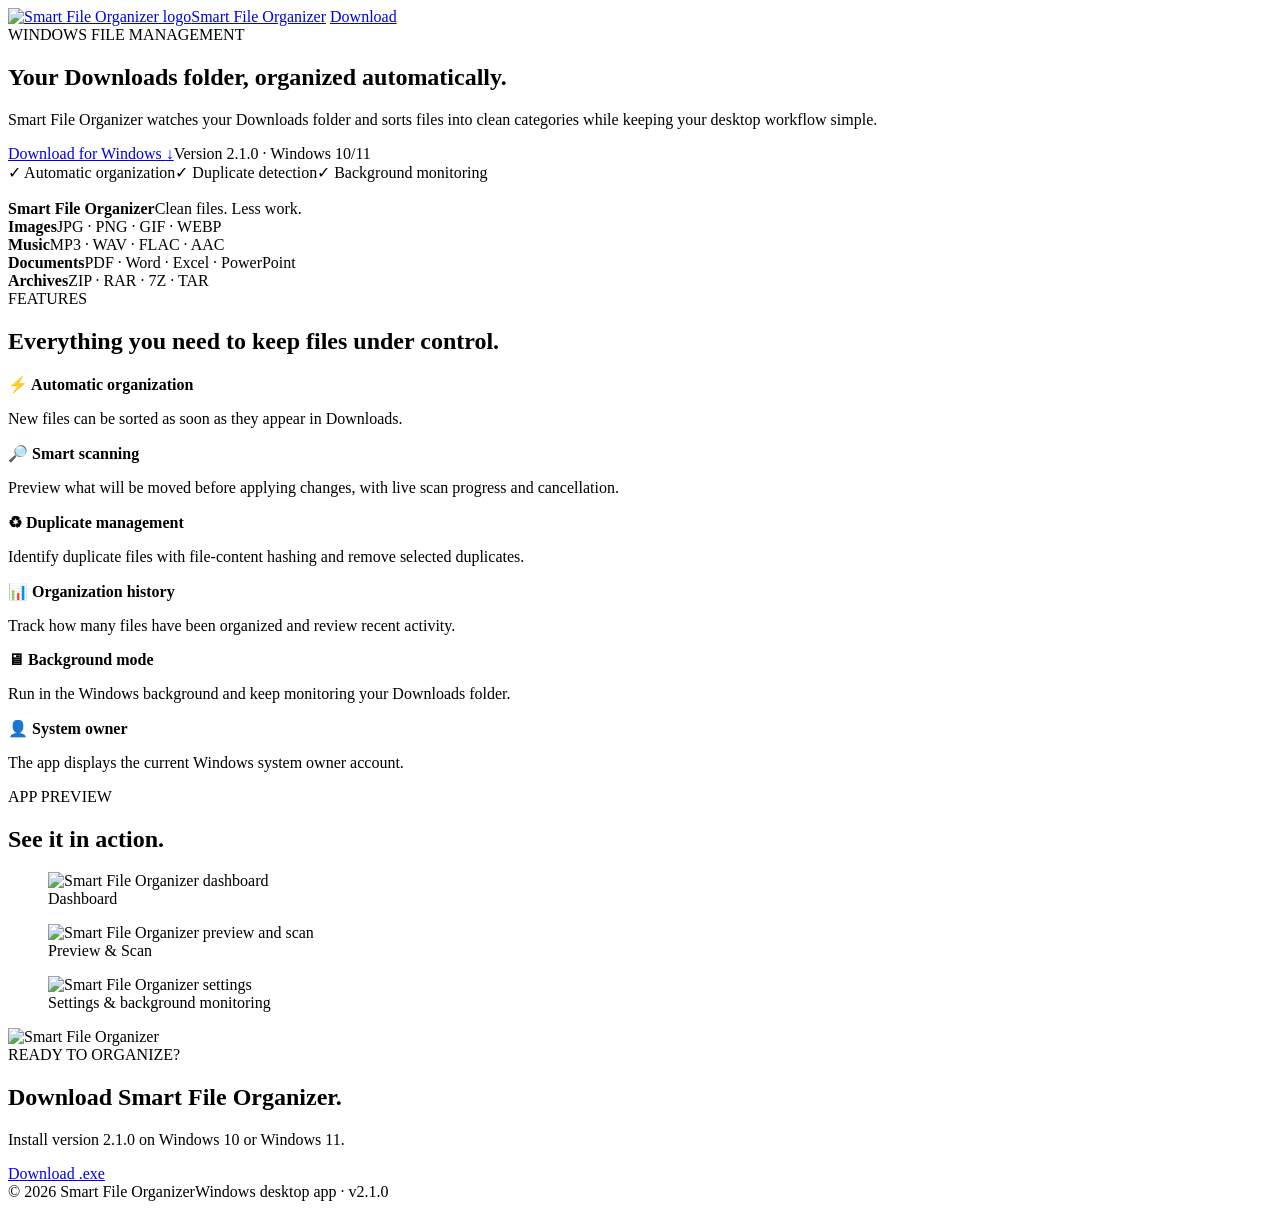
==== public/index.html @ 498d86c1 "Add public/index.html" ====
<!doctype html>
<html lang="en">
<head>
  <meta charset="UTF-8" />
  <meta name="viewport" content="width=device-width, initial-scale=1.0" />
  <meta name="description" content="Smart File Organizer automatically organizes your Downloads folder into Images, Videos, Music, Documents, Archives and more." />
  <title>Smart File Organizer — Download</title>
  <link rel="icon" href="/logo.png" />
  <link rel="stylesheet" href="/style.css" />
</head>
<body>
  <header class="nav">
    <a class="brand" href="/"><img src="/logo.png" alt="Smart File Organizer logo" /><span>Smart File Organizer</span></a>
    <a class="nav-download" href="/downloads/Smart-File-Organizer-Setup-2.1.0.exe">Download</a>
  </header>
  <main>
    <section class="hero">
      <div class="hero-copy">
        <span class="eyebrow">WINDOWS FILE MANAGEMENT</span>
        <h1>Your Downloads folder, <span>organized automatically.</span></h1>
        <p>Smart File Organizer watches your Downloads folder and sorts files into clean categories while keeping your desktop workflow simple.</p>
        <div class="actions"><a class="primary" href="/downloads/Smart-File-Organizer-Setup-2.1.0.exe">Download for Windows <span>↓</span></a><span class="version">Version 2.1.0 · Windows 10/11</span></div>
        <div class="trust"><span>✓ Automatic organization</span><span>✓ Duplicate detection</span><span>✓ Background monitoring</span></div>
      </div>
      <div class="hero-card"><img src="/logo.png" alt="" /><div><strong>Smart File Organizer</strong><span>Clean files. Less work.</span></div></div>
    </section>
    <section class="stats">
      <div><strong>Images</strong><span>JPG · PNG · GIF · WEBP</span></div><div><strong>Music</strong><span>MP3 · WAV · FLAC · AAC</span></div><div><strong>Documents</strong><span>PDF · Word · Excel · PowerPoint</span></div><div><strong>Archives</strong><span>ZIP · RAR · 7Z · TAR</span></div>
    </section>
    <section class="features"><div class="section-heading"><span class="eyebrow">FEATURES</span><h2>Everything you need to keep files under control.</h2></div>
      <div class="grid">
        <article><b>⚡ Automatic organization</b><p>New files can be sorted as soon as they appear in Downloads.</p></article>
        <article><b>🔎 Smart scanning</b><p>Preview what will be moved before applying changes, with live scan progress and cancellation.</p></article>
        <article><b>♻ Duplicate management</b><p>Identify duplicate files with file-content hashing and remove selected duplicates.</p></article>
        <article><b>📊 Organization history</b><p>Track how many files have been organized and review recent activity.</p></article>
        <article><b>🖥 Background mode</b><p>Run in the Windows background and keep monitoring your Downloads folder.</p></article>
        <article><b>👤 System owner</b><p>The app displays the current Windows system owner account.</p></article>
      </div>
    </section>
    <section class="preview"><div class="section-heading"><span class="eyebrow">APP PREVIEW</span><h2>See it in action.</h2></div>
      <div class="screens"><figure><img src="/screenshots/dashboard.png" alt="Smart File Organizer dashboard" /><figcaption>Dashboard</figcaption></figure><figure><img src="/screenshots/preview-scan.png" alt="Smart File Organizer preview and scan" /><figcaption>Preview &amp; Scan</figcaption></figure><figure><img src="/screenshots/settings.png" alt="Smart File Organizer settings" /><figcaption>Settings &amp; background monitoring</figcaption></figure></div>
    </section>
    <section class="download-panel"><img src="/logo.png" alt="Smart File Organizer" /><div><span class="eyebrow">READY TO ORGANIZE?</span><h2>Download Smart File Organizer.</h2><p>Install version 2.1.0 on Windows 10 or Windows 11.</p></div><a class="primary" href="/downloads/Smart-File-Organizer-Setup-2.1.0.exe">Download .exe</a></section>
  </main>
  <footer><span>© 2026 Smart File Organizer</span><span>Windows desktop app · v2.1.0</span></footer>
</body>
</html>
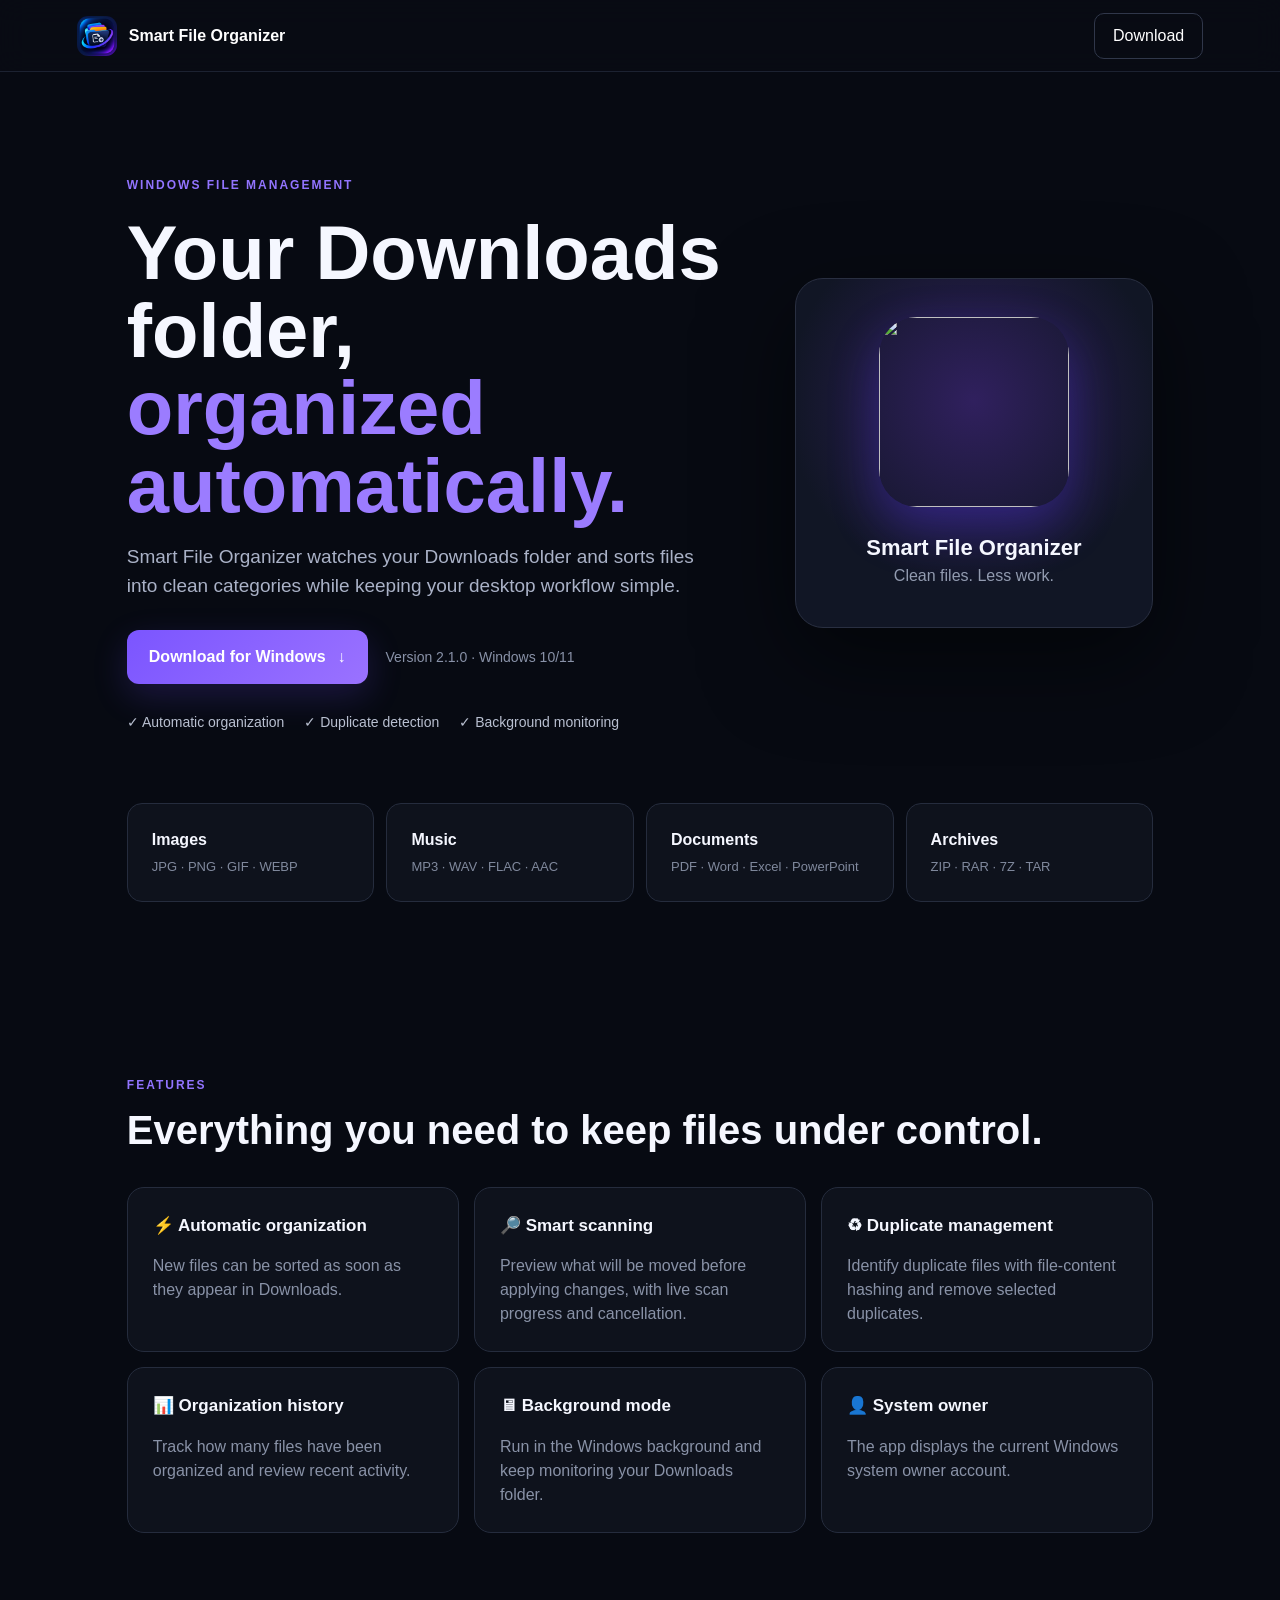
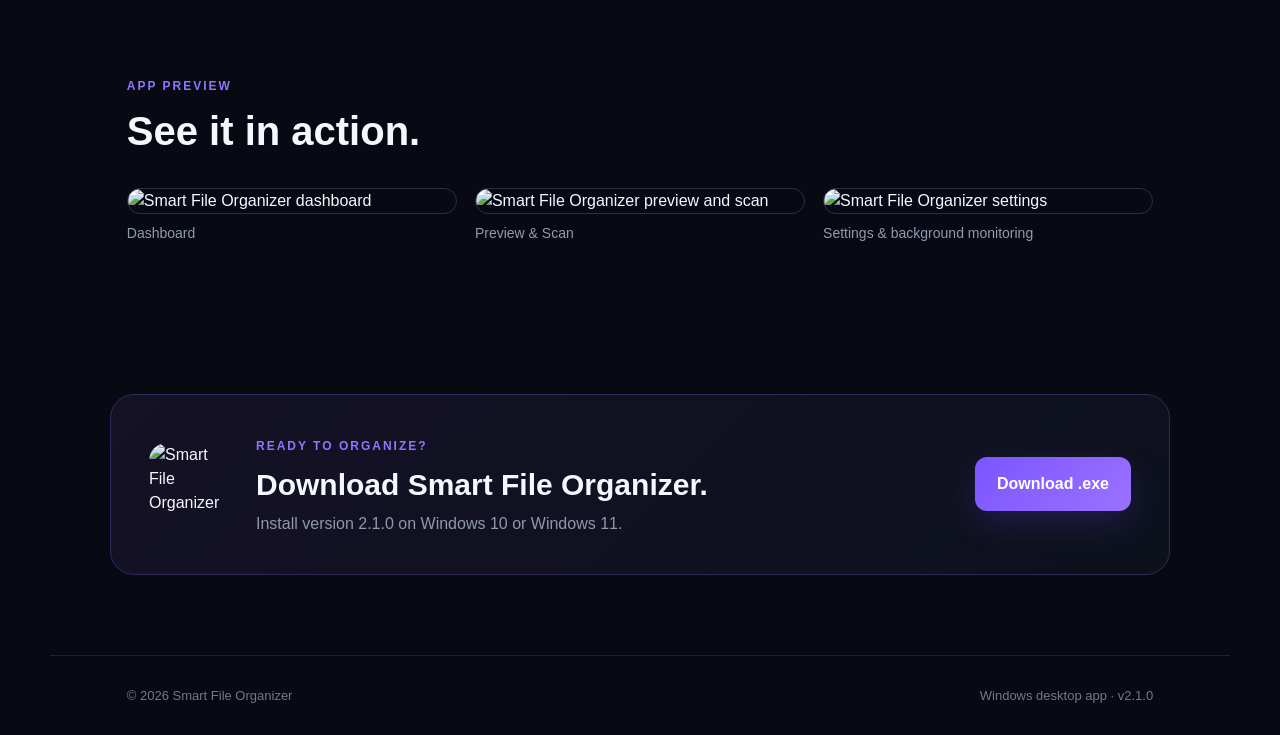
==== commit 0deb582d: "Update index.html" ====
--- a/public/index.html
+++ b/public/index.html
@@ -5,12 +5,12 @@
   <meta name="viewport" content="width=device-width, initial-scale=1.0" />
   <meta name="description" content="Smart File Organizer automatically organizes your Downloads folder into Images, Videos, Music, Documents, Archives and more." />
   <title>Smart File Organizer — Download</title>
-  <link rel="icon" href="/logo.png" />
+  <link rel="icon" href="/icon.ico" />
   <link rel="stylesheet" href="/style.css" />
 </head>
 <body>
   <header class="nav">
-    <a class="brand" href="/"><img src="/logo.png" alt="Smart File Organizer logo" /><span>Smart File Organizer</span></a>
+    <a class="brand" href="/"><img src="/icon.ico" alt="Smart File Organizer logo" /><span>Smart File Organizer</span></a>
     <a class="nav-download" href="/downloads/Smart-File-Organizer-Setup-2.1.0.exe">Download</a>
   </header>
   <main>
@@ -44,4 +44,4 @@
   </main>
   <footer><span>© 2026 Smart File Organizer</span><span>Windows desktop app · v2.1.0</span></footer>
 </body>
-</html>+</html>
--- a/style.css
+++ b/style.css
@@ -0,0 +1 @@
+*{box-sizing:border-box}body{margin:0;font-family:Inter,Segoe UI,Arial,sans-serif;background:#070a12;color:#f5f7ff;line-height:1.5}.nav{height:72px;display:flex;align-items:center;justify-content:space-between;padding:0 6%;border-bottom:1px solid #1c2231;background:#090c15cc;backdrop-filter:blur(14px);position:sticky;top:0;z-index:10}.brand{display:flex;align-items:center;gap:12px;color:#fff;text-decoration:none;font-weight:700}.brand img{width:40px;height:40px;border-radius:11px}.nav-download{color:#fff;text-decoration:none;padding:10px 18px;border:1px solid #30374a;border-radius:10px}.hero{max-width:1180px;margin:0 auto;padding:100px 6% 70px;display:grid;grid-template-columns:1.25fr .75fr;gap:70px;align-items:center}.eyebrow{font-size:12px;letter-spacing:2px;color:#9274ff;font-weight:800}.hero h1{font-size:clamp(44px,6vw,76px);line-height:1.02;margin:18px 0}.hero h1 span{color:#9b7cff}.hero p{font-size:19px;color:#aab2c7;max-width:650px}.actions{display:flex;align-items:center;gap:18px;flex-wrap:wrap;margin-top:30px}.primary{display:inline-flex;align-items:center;gap:12px;background:linear-gradient(135deg,#7b55ff,#9a72ff);color:#fff;text-decoration:none;font-weight:800;padding:15px 22px;border-radius:12px;box-shadow:0 12px 35px #6e4cff33}.version{color:#8992a8;font-size:14px}.trust{display:flex;gap:20px;flex-wrap:wrap;color:#b9c0d1;font-size:14px;margin-top:28px}.hero-card{min-height:350px;border:1px solid #292f41;border-radius:28px;background:radial-gradient(circle at 50% 35%,#30205e,#111625 65%);display:flex;flex-direction:column;justify-content:center;align-items:center;box-shadow:0 30px 90px #0008}.hero-card img{width:190px;height:190px;border-radius:38px;box-shadow:0 20px 50px #5b39ff55}.hero-card div{text-align:center;margin-top:24px}.hero-card strong{display:block;font-size:22px}.hero-card span{color:#929bb0}.stats{max-width:1180px;margin:0 auto 100px;padding:0 6%;display:grid;grid-template-columns:repeat(4,1fr);gap:12px}.stats div{padding:24px;border:1px solid #252c3d;background:#0e121c;border-radius:15px}.stats strong,.stats span{display:block}.stats span{color:#80899d;font-size:13px;margin-top:5px}.features,.preview{max-width:1180px;margin:0 auto;padding:70px 6%}.section-heading h2{font-size:40px;line-height:1.1;margin:12px 0 35px}.grid{display:grid;grid-template-columns:repeat(3,1fr);gap:15px}.grid article{padding:25px;border:1px solid #252c3d;border-radius:17px;background:#0e121c}.grid b{font-size:17px}.grid p{color:#8992a7;margin-bottom:0}.screens{display:grid;grid-template-columns:repeat(3,1fr);gap:18px}.screens figure{margin:0}.screens img{width:100%;border-radius:15px;border:1px solid #2a3142;display:block}.screens figcaption{color:#929aae;margin-top:9px;font-size:14px}.download-panel{max-width:1060px;margin:80px auto;padding:38px;display:flex;align-items:center;gap:25px;border:1px solid #32295a;border-radius:24px;background:linear-gradient(135deg,#151126,#0d111c)}.download-panel img{width:82px;height:82px;border-radius:18px}.download-panel h2{margin:5px 0;font-size:30px}.download-panel p{margin:0;color:#8f98ad}.download-panel .primary{margin-left:auto;white-space:nowrap}footer{max-width:1180px;margin:80px auto 0;padding:30px 6%;display:flex;justify-content:space-between;color:#70798c;border-top:1px solid #1c2230;font-size:13px}@media(max-width:850px){.hero{grid-template-columns:1fr;padding-top:65px}.stats,.grid,.screens{grid-template-columns:1fr 1fr}.download-panel{margin:50px 6%;flex-wrap:wrap}.download-panel .primary{margin-left:0}footer{margin-top:40px}}@media(max-width:560px){.nav{padding:0 5%}.nav-download{display:none}.hero{padding-left:5%;padding-right:5%}.stats,.features,.preview{padding-left:5%;padding-right:5%}.stats,.grid,.screens{grid-template-columns:1fr}.hero h1{font-size:46px}.hero-card{min-height:290px}.download-panel{margin-left:5%;margin-right:5%;padding:25px}footer{flex-direction:column;gap:8px}}
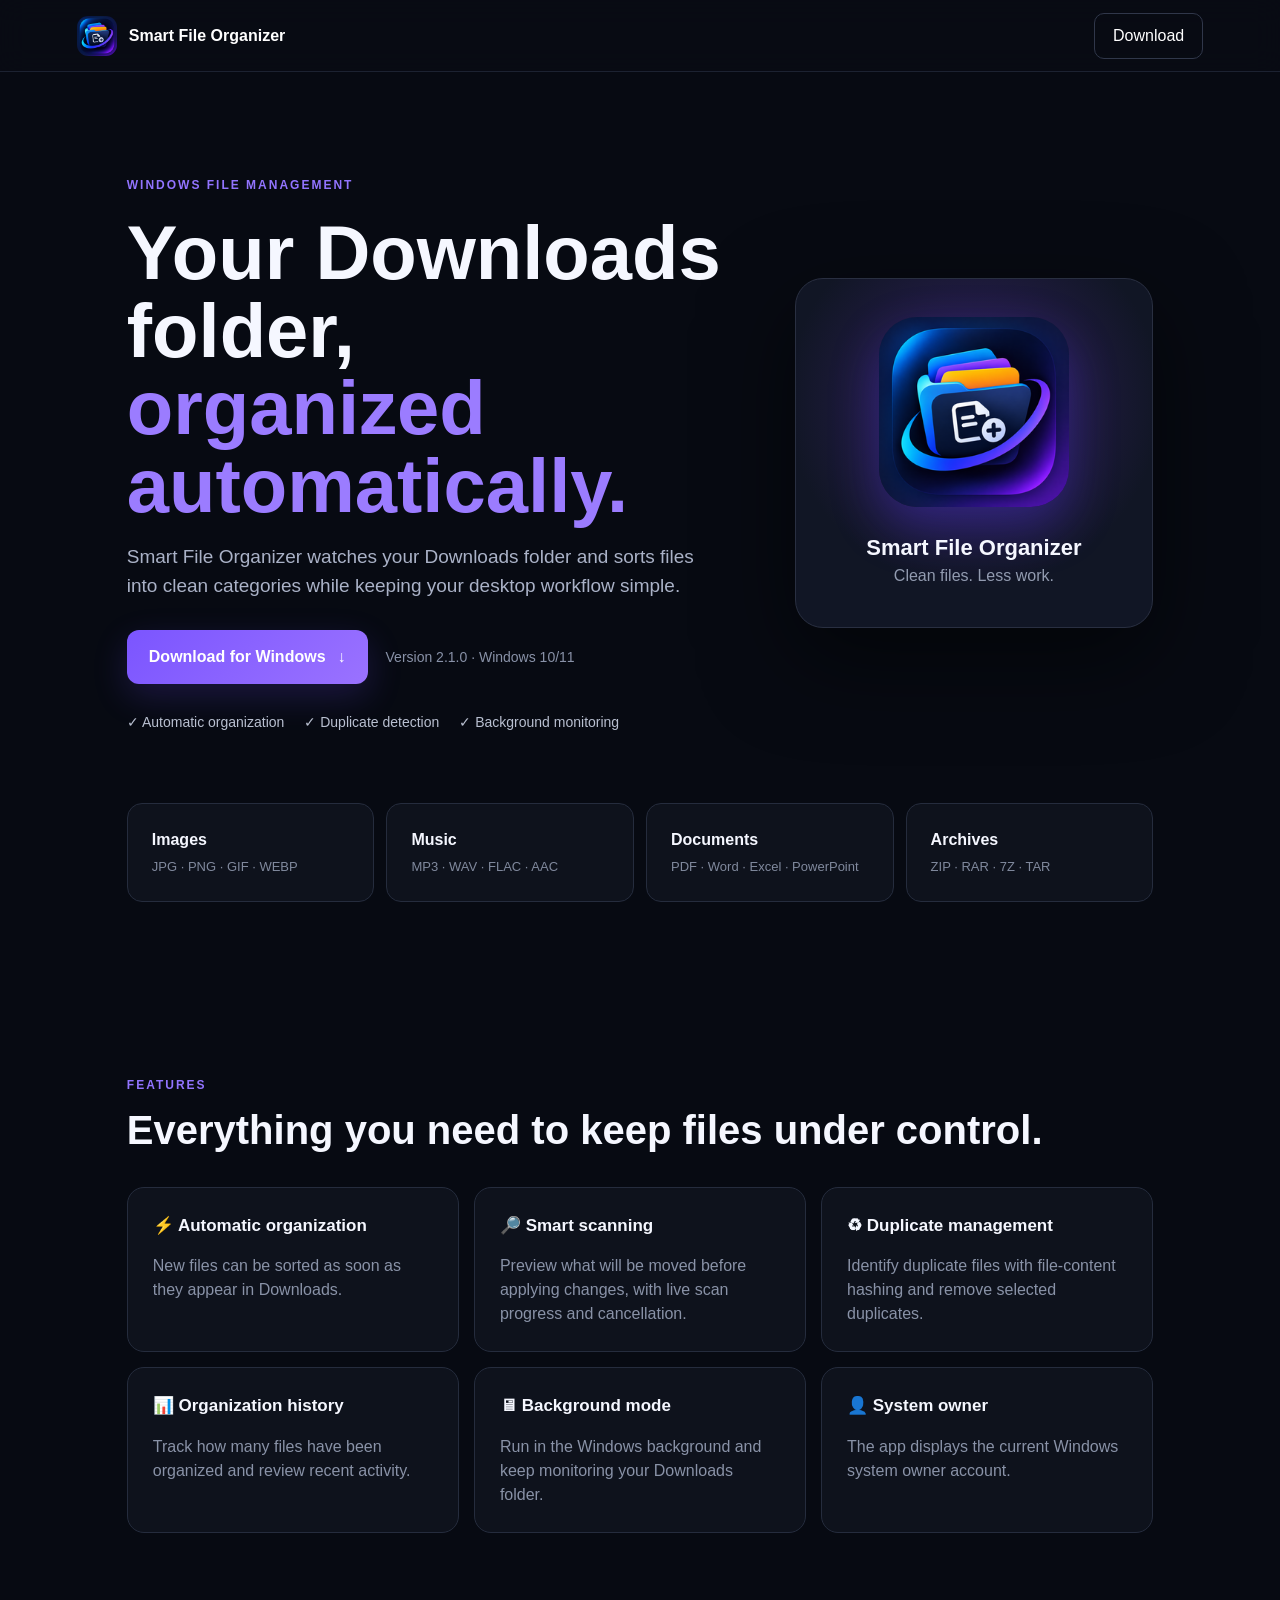
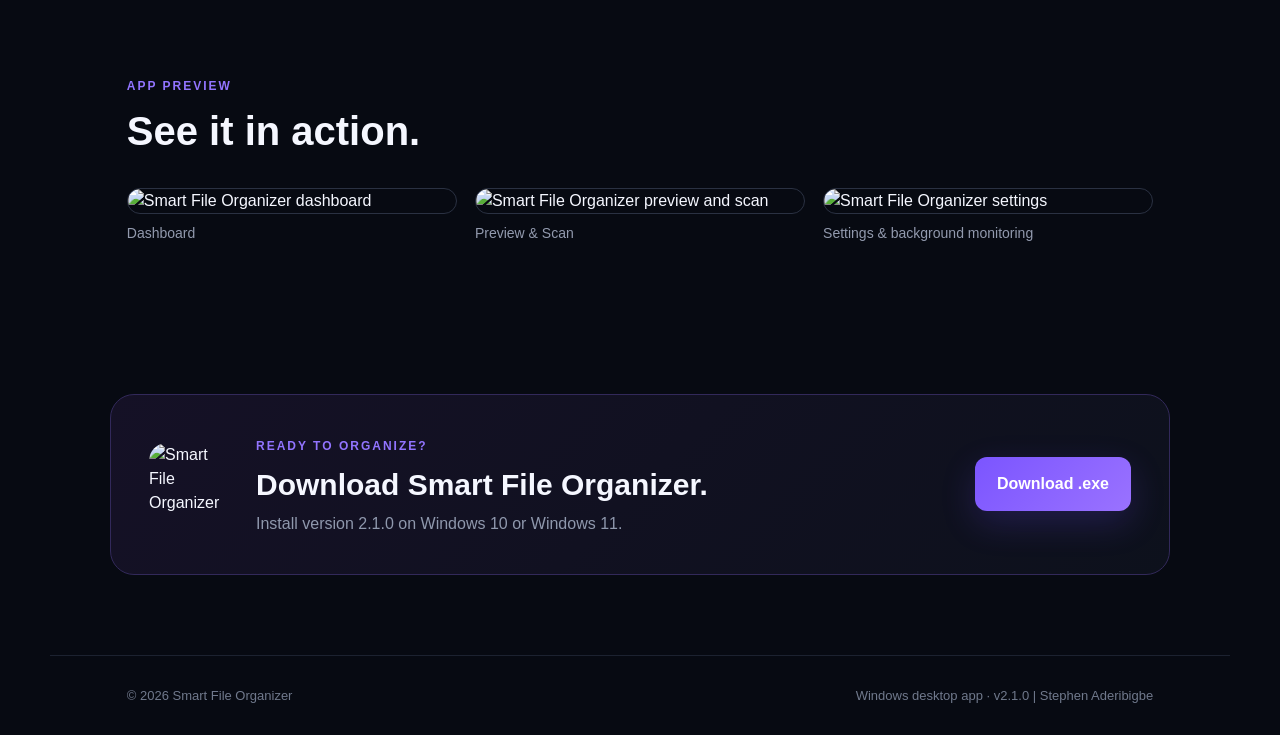
==== commit afe25d60: "Update footer to include author name Added author name to the footer." ====
--- a/public/index.html
+++ b/public/index.html
@@ -22,7 +22,7 @@
         <div class="actions"><a class="primary" href="/downloads/Smart-File-Organizer-Setup-2.1.0.exe">Download for Windows <span>↓</span></a><span class="version">Version 2.1.0 · Windows 10/11</span></div>
         <div class="trust"><span>✓ Automatic organization</span><span>✓ Duplicate detection</span><span>✓ Background monitoring</span></div>
       </div>
-      <div class="hero-card"><img src="/logo.png" alt="" /><div><strong>Smart File Organizer</strong><span>Clean files. Less work.</span></div></div>
+      <div class="hero-card"><img src="/icon.ico" alt="" /><div><strong>Smart File Organizer</strong><span>Clean files. Less work.</span></div></div>
     </section>
     <section class="stats">
       <div><strong>Images</strong><span>JPG · PNG · GIF · WEBP</span></div><div><strong>Music</strong><span>MP3 · WAV · FLAC · AAC</span></div><div><strong>Documents</strong><span>PDF · Word · Excel · PowerPoint</span></div><div><strong>Archives</strong><span>ZIP · RAR · 7Z · TAR</span></div>
@@ -42,6 +42,6 @@
     </section>
     <section class="download-panel"><img src="/logo.png" alt="Smart File Organizer" /><div><span class="eyebrow">READY TO ORGANIZE?</span><h2>Download Smart File Organizer.</h2><p>Install version 2.1.0 on Windows 10 or Windows 11.</p></div><a class="primary" href="/downloads/Smart-File-Organizer-Setup-2.1.0.exe">Download .exe</a></section>
   </main>
-  <footer><span>© 2026 Smart File Organizer</span><span>Windows desktop app · v2.1.0</span></footer>
+  <footer><span>© 2026 Smart File Organizer</span><span>Windows desktop app · v2.1.0 | Stephen Aderibigbe</span></footer>
 </body>
 </html>
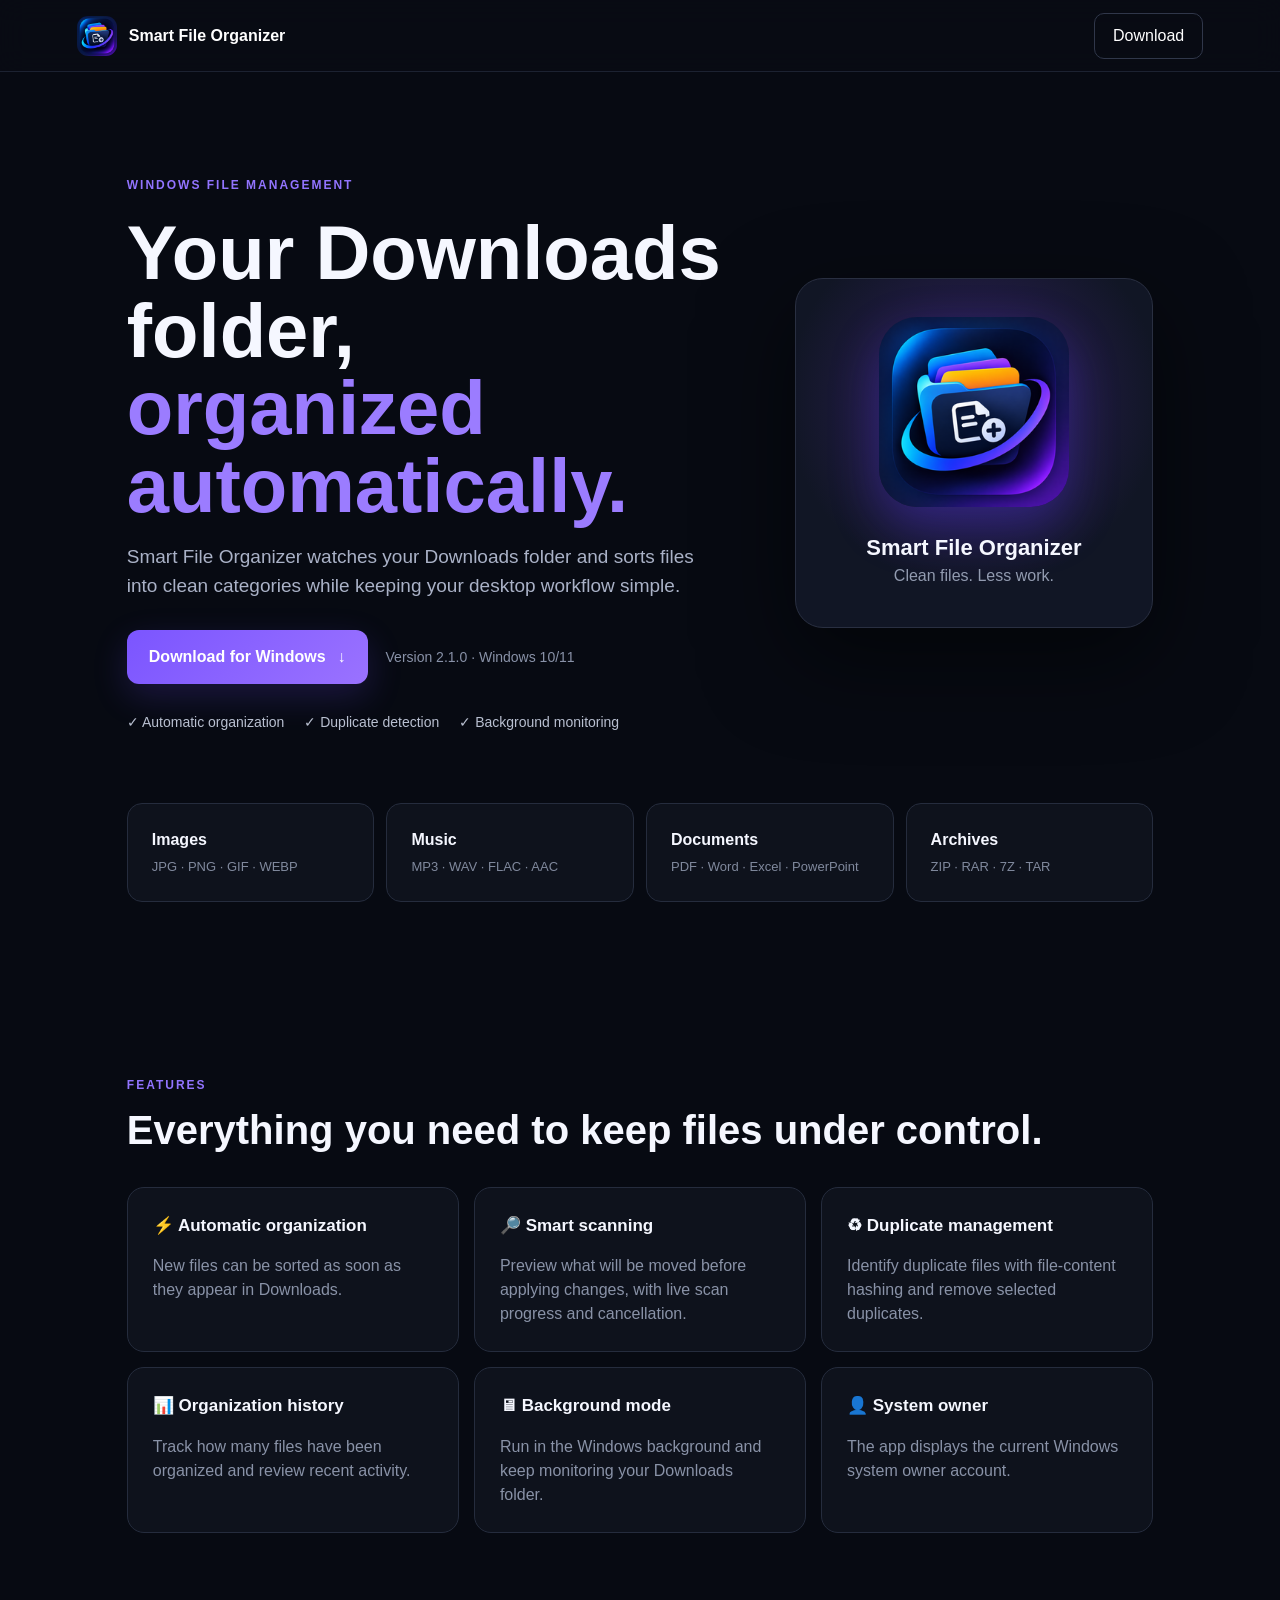
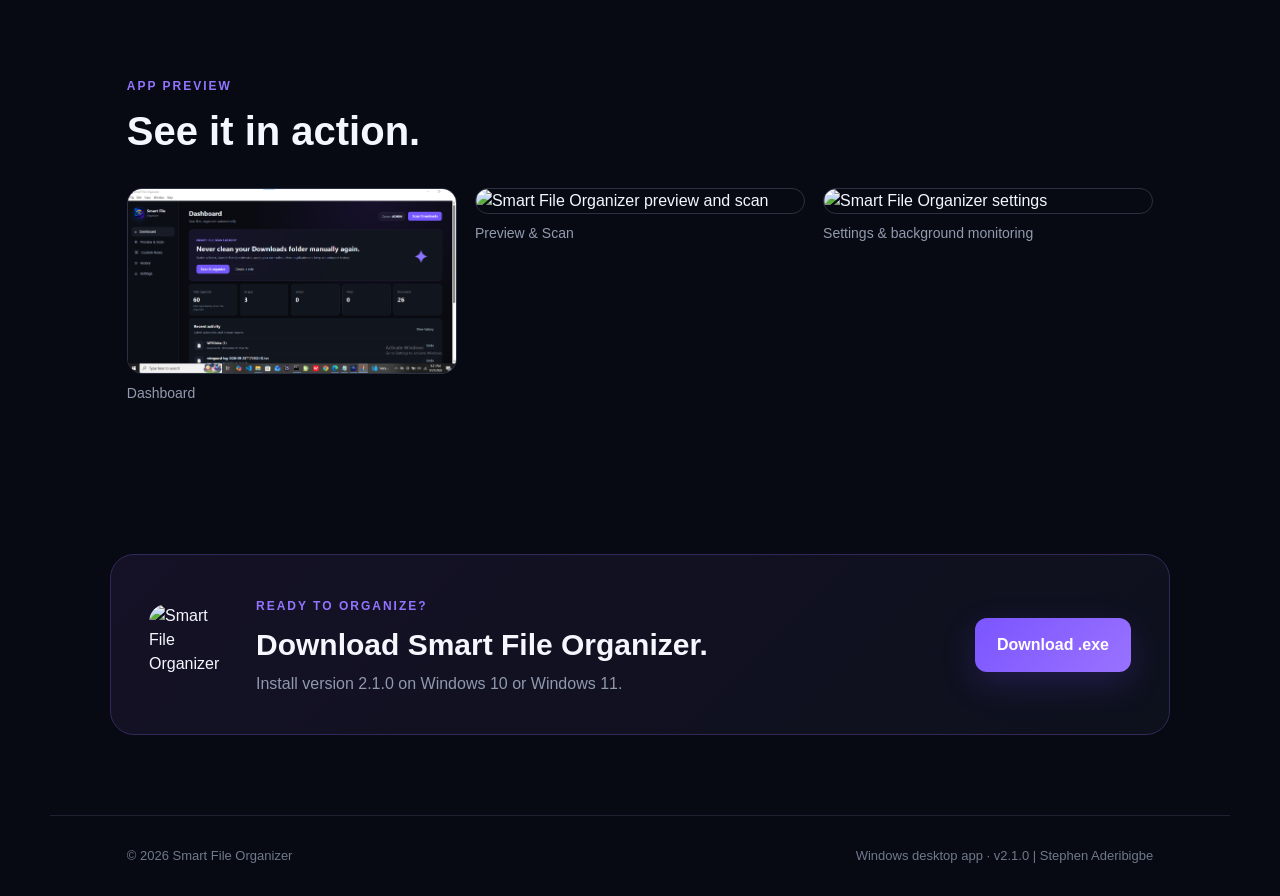
==== commit da2da961: "Update index.html" ====
--- a/public/index.html
+++ b/public/index.html
@@ -38,7 +38,7 @@
       </div>
     </section>
     <section class="preview"><div class="section-heading"><span class="eyebrow">APP PREVIEW</span><h2>See it in action.</h2></div>
-      <div class="screens"><figure><img src="/screenshots/dashboard.png" alt="Smart File Organizer dashboard" /><figcaption>Dashboard</figcaption></figure><figure><img src="/screenshots/preview-scan.png" alt="Smart File Organizer preview and scan" /><figcaption>Preview &amp; Scan</figcaption></figure><figure><img src="/screenshots/settings.png" alt="Smart File Organizer settings" /><figcaption>Settings &amp; background monitoring</figcaption></figure></div>
+      <div class="screens"><figure><img src="dashboard.png" alt="Smart File Organizer dashboard" /><figcaption>Dashboard</figcaption></figure><figure><img src="/preview-scan.png" alt="Smart File Organizer preview and scan" /><figcaption>Preview &amp; Scan</figcaption></figure><figure><img src="/settings.png" alt="Smart File Organizer settings" /><figcaption>Settings &amp; background monitoring</figcaption></figure></div>
     </section>
     <section class="download-panel"><img src="/logo.png" alt="Smart File Organizer" /><div><span class="eyebrow">READY TO ORGANIZE?</span><h2>Download Smart File Organizer.</h2><p>Install version 2.1.0 on Windows 10 or Windows 11.</p></div><a class="primary" href="/downloads/Smart-File-Organizer-Setup-2.1.0.exe">Download .exe</a></section>
   </main>
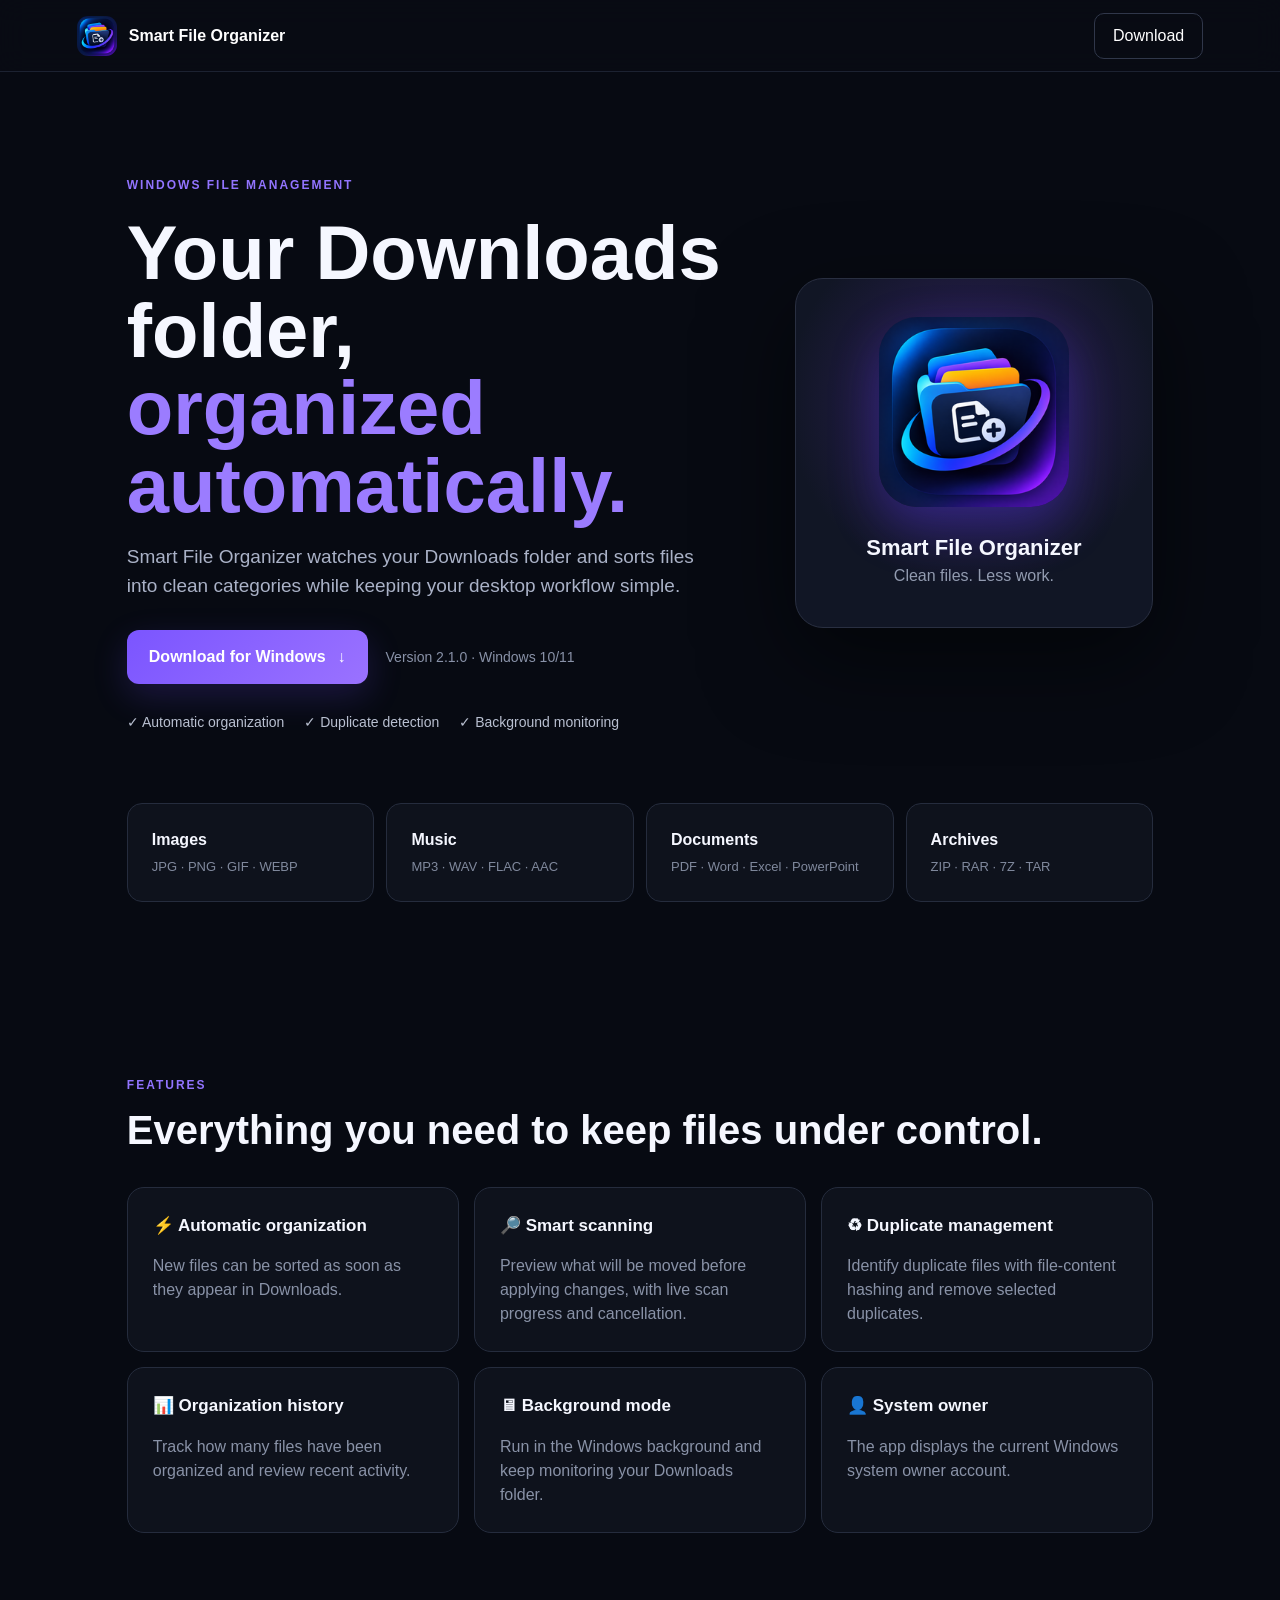
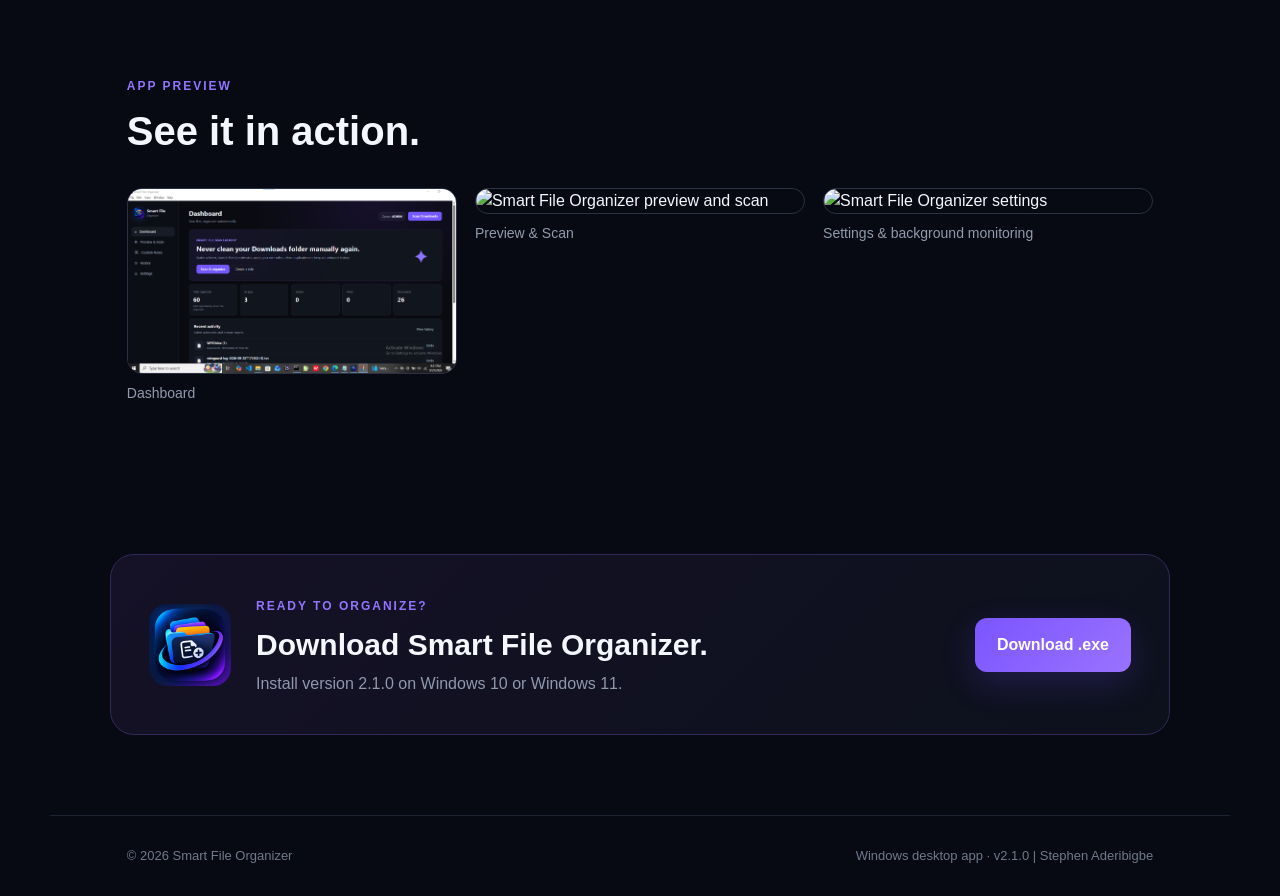
==== commit 88b977d6: "Update index.html" ====
--- a/public/index.html
+++ b/public/index.html
@@ -11,7 +11,7 @@
 <body>
   <header class="nav">
     <a class="brand" href="/"><img src="/icon.ico" alt="Smart File Organizer logo" /><span>Smart File Organizer</span></a>
-    <a class="nav-download" href="/downloads/Smart-File-Organizer-Setup-2.1.0.exe">Download</a>
+    <a class="nav-download" href="https://github.com/aderibigbetoluwalopestephen-maker/Smart-File-Organizer/releases/download/v2.1.0/Smart-File-Organizer-Setup-2.1.0.exe"">Download</a>
   </header>
   <main>
     <section class="hero">
@@ -19,7 +19,7 @@
         <span class="eyebrow">WINDOWS FILE MANAGEMENT</span>
         <h1>Your Downloads folder, <span>organized automatically.</span></h1>
         <p>Smart File Organizer watches your Downloads folder and sorts files into clean categories while keeping your desktop workflow simple.</p>
-        <div class="actions"><a class="primary" href="/downloads/Smart-File-Organizer-Setup-2.1.0.exe">Download for Windows <span>↓</span></a><span class="version">Version 2.1.0 · Windows 10/11</span></div>
+        <div class="actions"><a class="primary" href="https://github.com/aderibigbetoluwalopestephen-maker/Smart-File-Organizer/releases/download/v2.1.0/Smart-File-Organizer-Setup-2.1.0.exe"">Download for Windows <span>↓</span></a><span class="version">Version 2.1.0 · Windows 10/11</span></div>
         <div class="trust"><span>✓ Automatic organization</span><span>✓ Duplicate detection</span><span>✓ Background monitoring</span></div>
       </div>
       <div class="hero-card"><img src="/icon.ico" alt="" /><div><strong>Smart File Organizer</strong><span>Clean files. Less work.</span></div></div>
@@ -40,7 +40,7 @@
     <section class="preview"><div class="section-heading"><span class="eyebrow">APP PREVIEW</span><h2>See it in action.</h2></div>
       <div class="screens"><figure><img src="dashboard.png" alt="Smart File Organizer dashboard" /><figcaption>Dashboard</figcaption></figure><figure><img src="/preview-scan.png" alt="Smart File Organizer preview and scan" /><figcaption>Preview &amp; Scan</figcaption></figure><figure><img src="/settings.png" alt="Smart File Organizer settings" /><figcaption>Settings &amp; background monitoring</figcaption></figure></div>
     </section>
-    <section class="download-panel"><img src="/logo.png" alt="Smart File Organizer" /><div><span class="eyebrow">READY TO ORGANIZE?</span><h2>Download Smart File Organizer.</h2><p>Install version 2.1.0 on Windows 10 or Windows 11.</p></div><a class="primary" href="/downloads/Smart-File-Organizer-Setup-2.1.0.exe">Download .exe</a></section>
+    <section class="download-panel"><img src="/icon.ico" alt="Smart File Organizer" /><div><span class="eyebrow">READY TO ORGANIZE?</span><h2>Download Smart File Organizer.</h2><p>Install version 2.1.0 on Windows 10 or Windows 11.</p></div><a class="primary" href="https://github.com/aderibigbetoluwalopestephen-maker/Smart-File-Organizer/releases/download/v2.1.0/Smart-File-Organizer-Setup-2.1.0.exe"">Download .exe</a></section>
   </main>
   <footer><span>© 2026 Smart File Organizer</span><span>Windows desktop app · v2.1.0 | Stephen Aderibigbe</span></footer>
 </body>
